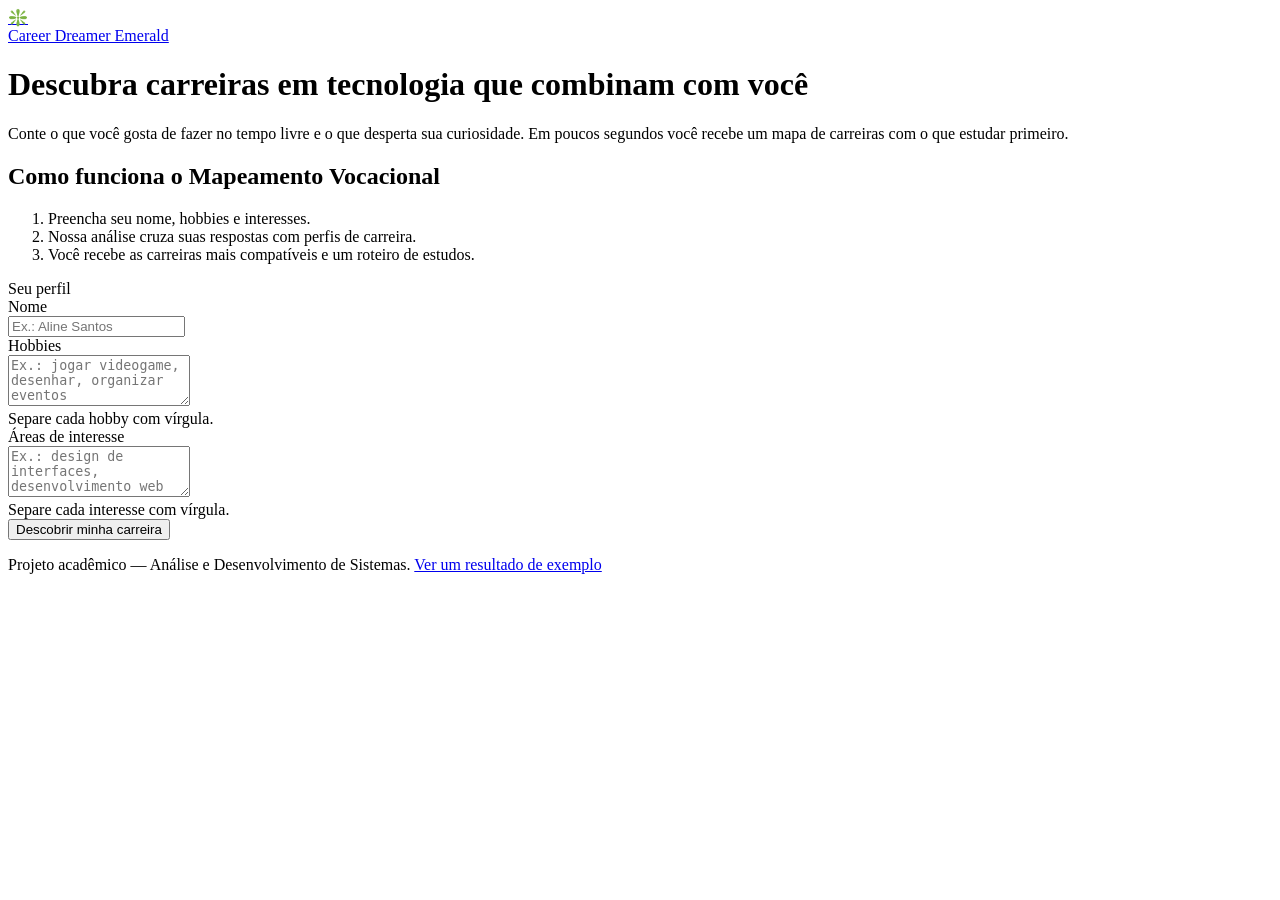
==== index.html @ ded2cc1e "Replace logo symbol with a diamond emoji" ====
<!DOCTYPE html>
<html lang="pt-BR">
<head>
  <meta name="viewport" content="width=device-width, initial-scale=1.0">
  <meta charset="UTF-8">
  <meta name="description" content="Conte seus hobbies e interesses e descubra carreiras em tecnologia que combinam com você.">
  <title>Career Dreamer Emerald — Descubra sua carreira em tecnologia</title>
  <link rel="stylesheet" href="css/style.css">
  <script src="js/config.js" defer></script>
  <script src="js/app.js" defer></script>
</head>
<body>

  <header class="topo">
    <div class="container topo__conteudo">
      <div>
        <a href="index.html" class="marca">
          <div class="marca__simbolo">❇️</div>
          <div>Career Dreamer Emerald</div>
        </a>
      </div>
    </div>
  </header>

  <main class="container pagina-inicial">
    <div class="apresentacao">
      <h1 class="titulo-principal">Descubra carreiras em tecnologia que combinam com você</h1>
      <div class="apresentacao__texto">
        Conte o que você gosta de fazer no tempo livre e o que desperta sua curiosidade.
        Em poucos segundos você recebe um mapa de carreiras com o que estudar primeiro.
      </div>

      <h2 class="subtitulo">Como funciona o Mapeamento Vocacional</h2>
      <ol class="passos">
        <li class="passo">Preencha seu nome, hobbies e interesses.</li>
        <li class="passo">Nossa análise cruza suas respostas com perfis de carreira.</li>
        <li class="passo">Você recebe as carreiras mais compatíveis e um roteiro de estudos.</li>
      </ol>
    </div>

    <div class="cartao">
      <div class="subtitulo-cartao">Seu perfil</div>

      <form id="form-perfil" class="formulario">
        <div class="campo">
          <div>
            <label for="nome">Nome</label>
          </div>
          <div>
            <input type="text" id="nome" name="nome" placeholder="Ex.: Aline Santos">
          </div><p class="erro" id="erro-nome" role="alert" hidden></p>
        </div>

        <div class="campo">
          <div>
            <label for="hobbies">Hobbies</label>
          </div>
          <div>
            <textarea id="hobbies" name="hobbies" rows="3"
                      placeholder="Ex.: jogar videogame, desenhar, organizar eventos"></textarea>
          </div>
          <div class="dica">Separe cada hobby com vírgula.</div>
          <p class="erro" id="erro-hobbies" role="alert" hidden></p>
        </div>

        <div class="campo">
          <div>
            <label for="interesses">Áreas de interesse</label>
          </div>
          <div>
            <textarea id="interesses" name="interesses" rows="3"
                      placeholder="Ex.: design de interfaces, desenvolvimento web"></textarea>
          </div>
          <div class="dica">Separe cada interesse com vírgula.</div>
          <p class="erro" id="erro-interesses" role="alert" hidden></p>
        </div>

        <button type="submit" class="botao">Descobrir minha carreira</button>
      </form>
    </div>
  </main>

  <footer class="rodape">
    <div class="container">
      <p>Projeto acadêmico — Análise e Desenvolvimento de Sistemas.
        <a href="resultado.html?exemplo">Ver um resultado de exemplo</a></p>
    </div>
  </footer>

  <dialog id="modal-indisponivel" class="modal" aria-labelledby="modal-titulo">
  <h2 id="modal-titulo">Tente mais tarde</h2>
  <p id="modal-mensagem">O serviço de mapeamento ainda não está disponível. Seus dados não foram enviados. Volte em breve!</p>
  <form method="dialog" class="modal__acoes">
    <button class="botao">Entendi</button>
  </form>
</dialog>

</body>
</html>
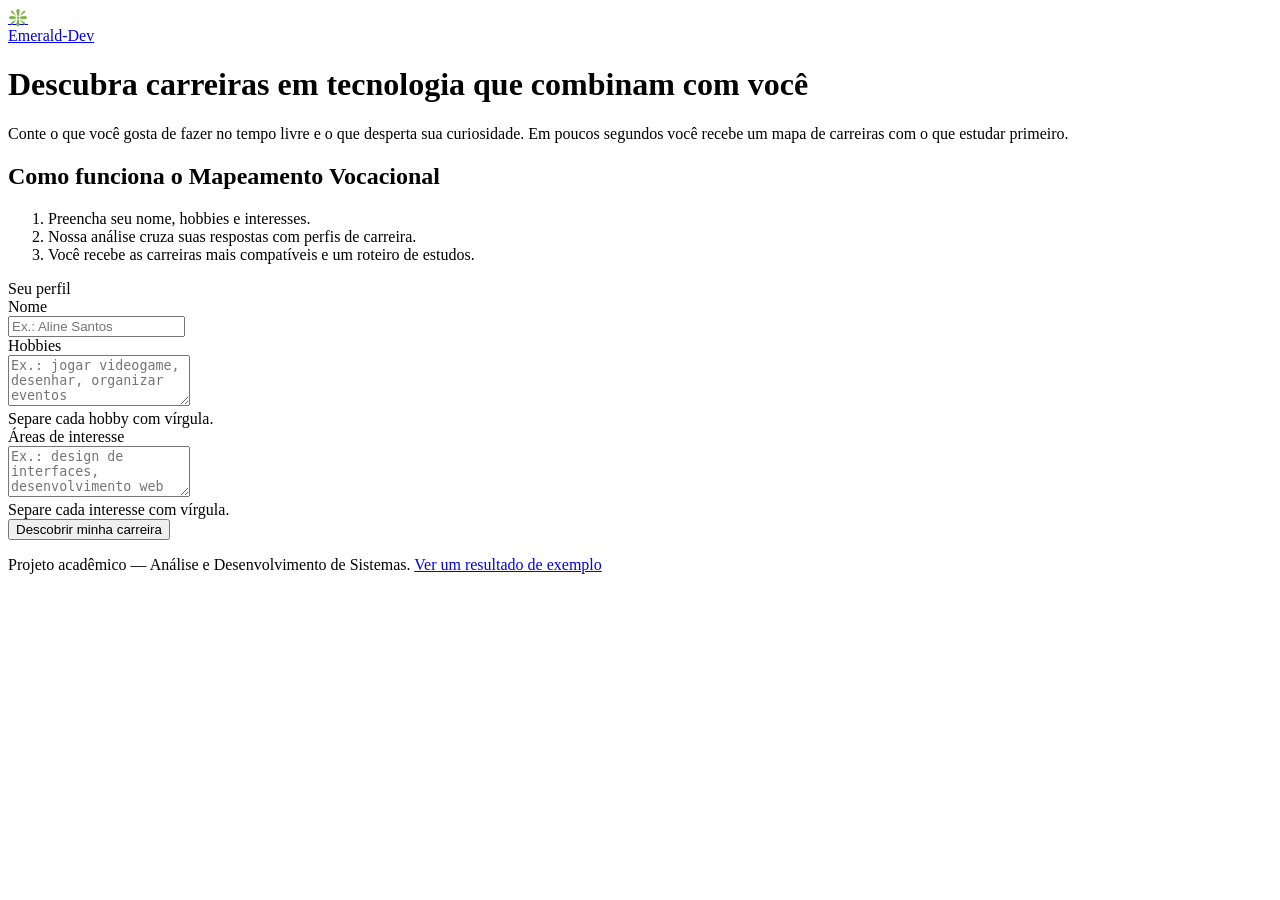
==== commit d910b49e: "Rename title and brand from 'Career Dreamer' to 'Emerald-Dev'" ====
--- a/index.html
+++ b/index.html
@@ -4,7 +4,7 @@
   <meta name="viewport" content="width=device-width, initial-scale=1.0">
   <meta charset="UTF-8">
   <meta name="description" content="Conte seus hobbies e interesses e descubra carreiras em tecnologia que combinam com você.">
-  <title>Career Dreamer Emerald — Descubra sua carreira em tecnologia</title>
+  <title>Emerald-Dev — Descubra sua carreira em tecnologia</title>
   <link rel="stylesheet" href="css/style.css">
   <script src="js/config.js" defer></script>
   <script src="js/app.js" defer></script>
@@ -16,7 +16,7 @@
       <div>
         <a href="index.html" class="marca">
           <div class="marca__simbolo">❇️</div>
-          <div>Career Dreamer Emerald</div>
+          <div>Emerald-Dev</div>
         </a>
       </div>
     </div>
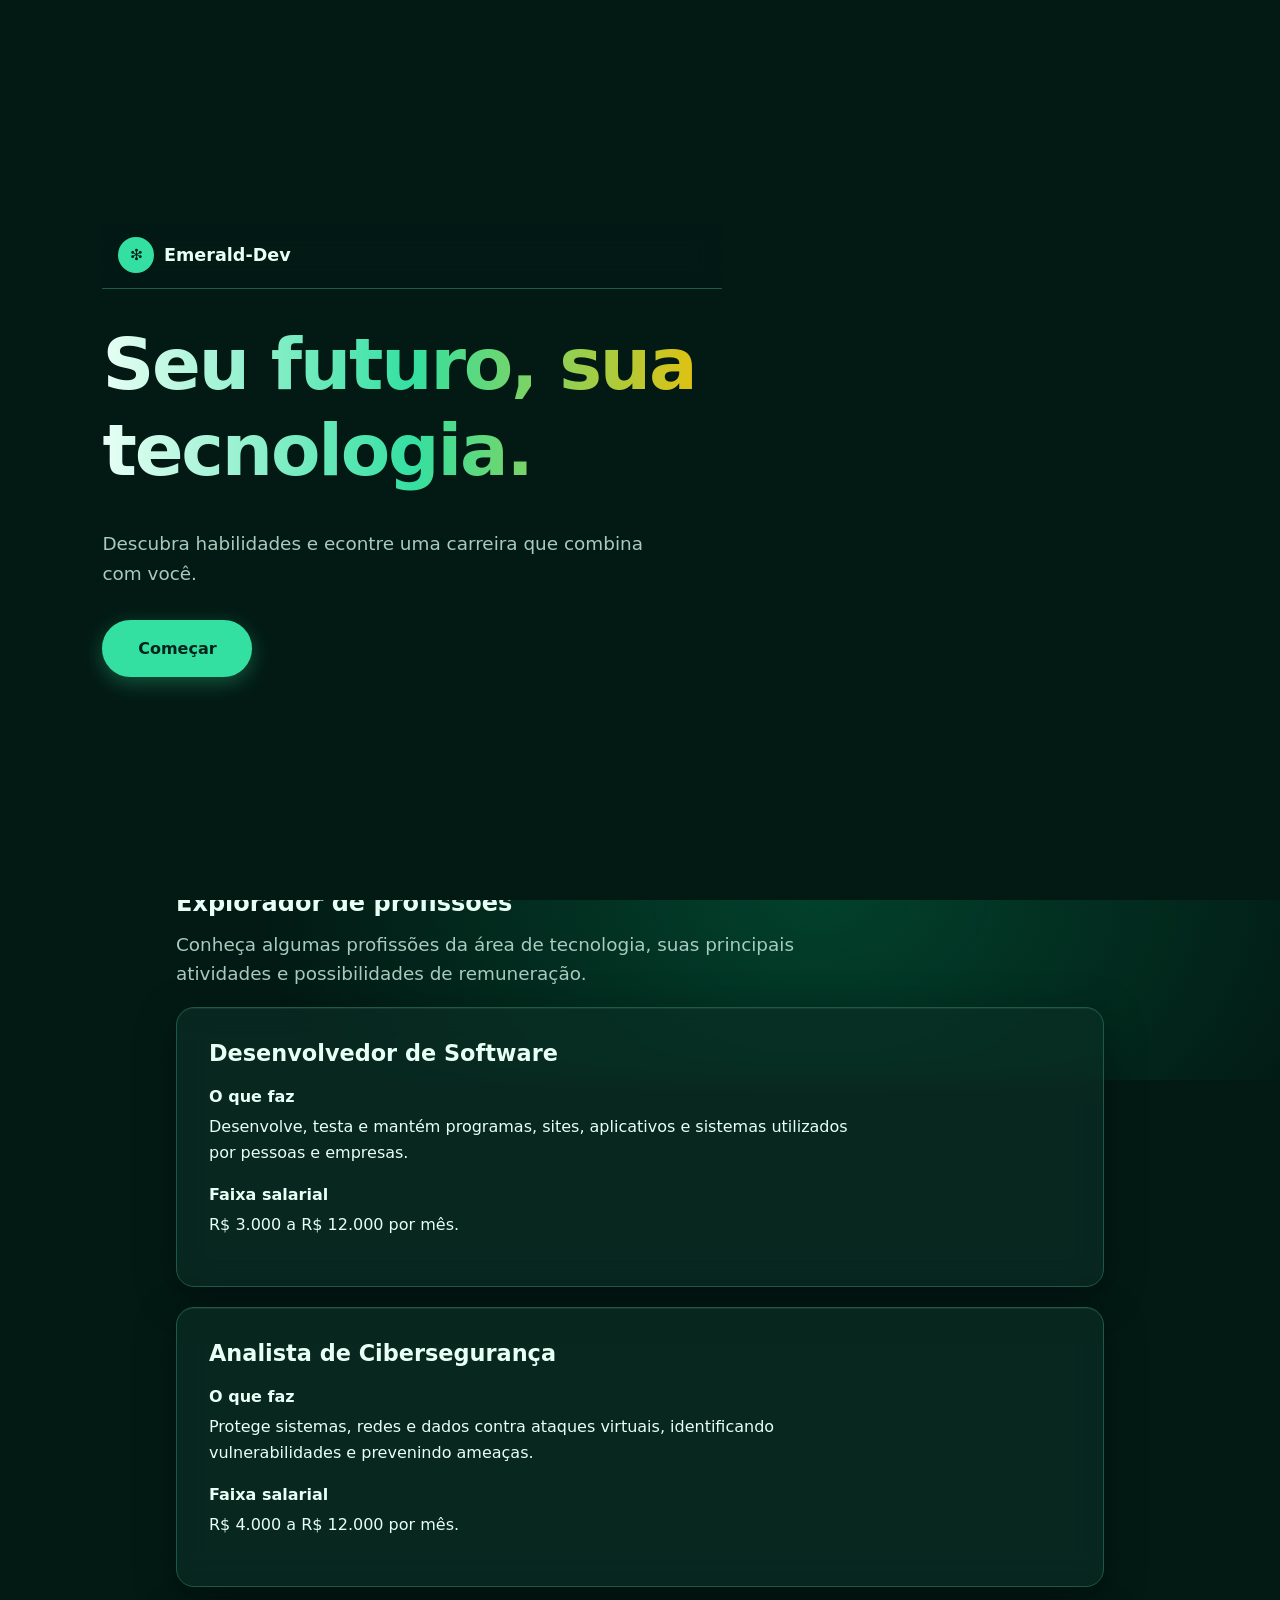
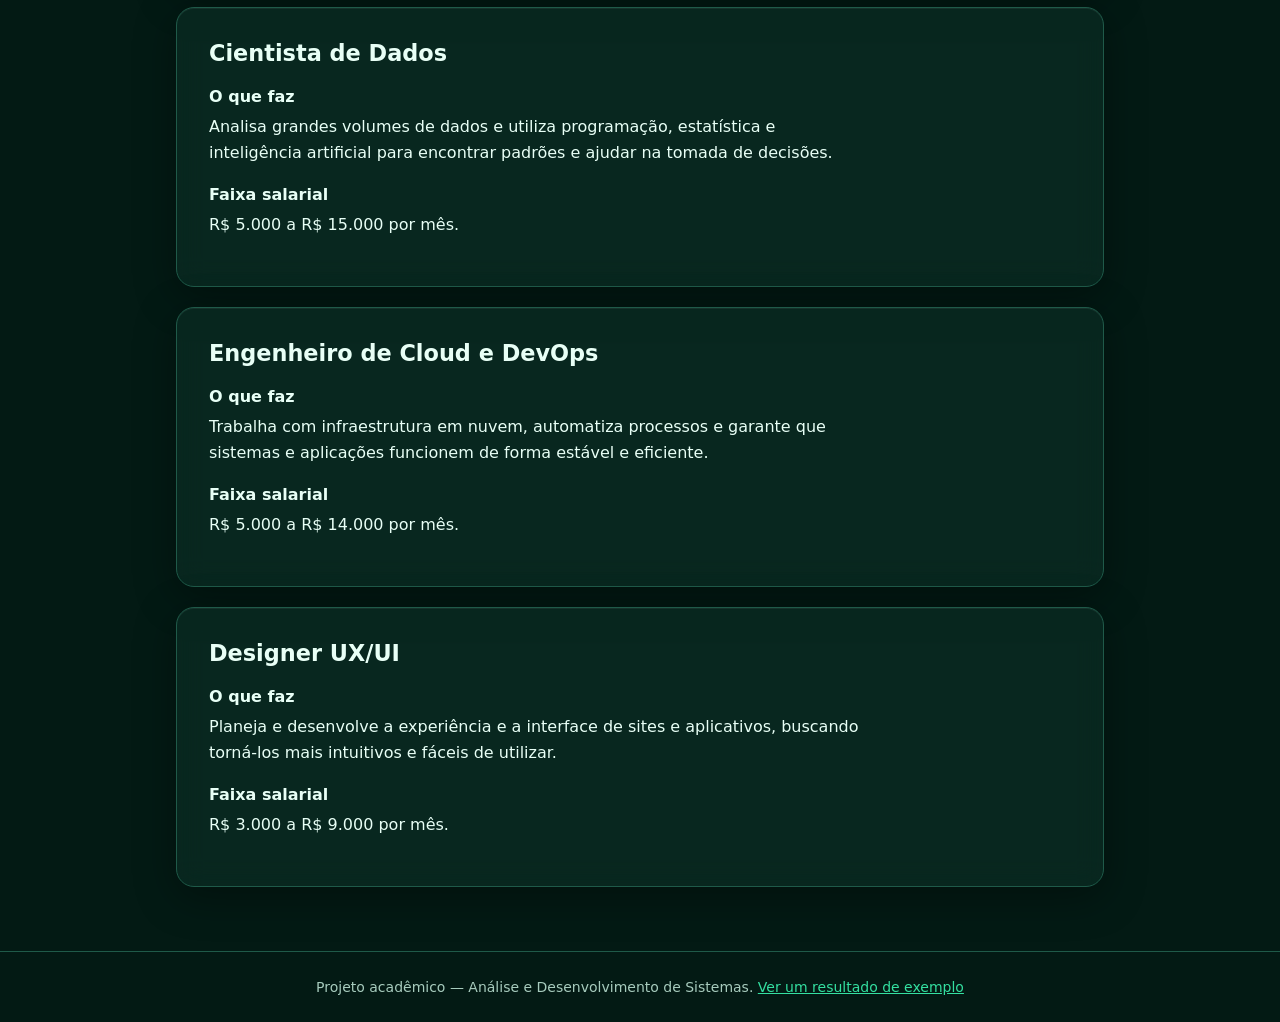
==== commit 37981ba6: "Update #11: Grandes Mudanças Troca do nome do site, projeto e repositório, adição de tela inicial an" ====
--- a/index.html
+++ b/index.html
@@ -11,6 +11,39 @@
 </head>
 <body>
 
+
+  <!-- TELA DE BOAS-VINDAS -->
+  <section id="tela-boas-vindas" class="tela-boas-vindas">
+    <div class="tela-boas-vindas__conteudo">
+
+      <header class="topo">
+    <div class="container topo__conteudo">
+      <div>
+        <a href="index.html" class="marca">
+          <div class="marca__simbolo">❇️</div>
+          <div>Emerald-Dev</div>
+        </a>
+      </div>
+    </div>
+       </header>
+      
+      <h1>Seu futuro, sua tecnologia.</h1>
+
+      <p>
+        Descubra habilidades e econtre uma carreira
+        que combina com você.
+      </p>
+
+      <button type="button" id="botao-comecar" class="botao">
+        Começar
+      </button>
+
+    </div>
+    <footer class="rodape"></footer>
+  </section>
+  <!-- FIM DA TELA DE BOAS-VINDAS -->
+
+
   <header class="topo">
     <div class="container topo__conteudo">
       <div>
@@ -22,7 +55,9 @@
     </div>
   </header>
 
+
   <main class="container pagina-inicial">
+    
     <div class="apresentacao">
       <h1 class="titulo-principal">Descubra carreiras em tecnologia que combinam com você</h1>
       <div class="apresentacao__texto">
@@ -79,6 +114,100 @@
       </form>
     </div>
   </main>
+
+<!-- explorador de profissoao pqp nao aguento mais-->
+<section class="container pagina-resultado">
+  <h2 class="subtitulo-cartao">Explorador de profissões</h2>
+
+  <p class="sintese">
+    Conheça algumas profissões da área de tecnologia, suas
+    principais atividades e possibilidades de remuneração.
+  </p>
+
+  <ul class="lista-carreiras">
+
+    <li class="cartao carreira">
+      <div class="carreira__topo">
+        <h3 class="carreira__titulo">Desenvolvedor de Software</h3>
+      </div>
+
+      <h4>O que faz</h4>
+      <p class="carreira__resumo">
+        Desenvolve, testa e mantém programas, sites, aplicativos
+        e sistemas utilizados por pessoas e empresas.
+      </p>
+
+      <h4>Faixa salarial</h4>
+      <p>R$ 3.000 a R$ 12.000 por mês.</p>
+    </li>
+
+    <li class="cartao carreira">
+      <div class="carreira__topo">
+        <h3 class="carreira__titulo">Analista de Cibersegurança</h3>
+      </div>
+
+      <h4>O que faz</h4>
+      <p class="carreira__resumo">
+        Protege sistemas, redes e dados contra ataques virtuais,
+        identificando vulnerabilidades e prevenindo ameaças.
+      </p>
+
+      <h4>Faixa salarial</h4>
+      <p>R$ 4.000 a R$ 12.000 por mês.</p>
+    </li>
+
+    <li class="cartao carreira">
+      <div class="carreira__topo">
+        <h3 class="carreira__titulo">Cientista de Dados</h3>
+      </div>
+
+      <h4>O que faz</h4>
+      <p class="carreira__resumo">
+        Analisa grandes volumes de dados e utiliza programação,
+        estatística e inteligência artificial para encontrar padrões
+        e ajudar na tomada de decisões.
+      </p>
+
+      <h4>Faixa salarial</h4>
+      <p>R$ 5.000 a R$ 15.000 por mês.</p>
+    </li>
+
+    <li class="cartao carreira">
+      <div class="carreira__topo">
+        <h3 class="carreira__titulo">Engenheiro de Cloud e DevOps</h3>
+      </div>
+
+      <h4>O que faz</h4>
+      <p class="carreira__resumo">
+        Trabalha com infraestrutura em nuvem, automatiza processos
+        e garante que sistemas e aplicações funcionem de forma
+        estável e eficiente.
+      </p>
+
+      <h4>Faixa salarial</h4>
+      <p>R$ 5.000 a R$ 14.000 por mês.</p>
+    </li>
+
+    <li class="cartao carreira">
+      <div class="carreira__topo">
+        <h3 class="carreira__titulo">Designer UX/UI</h3>
+      </div>
+
+      <h4>O que faz</h4>
+      <p class="carreira__resumo">
+        Planeja e desenvolve a experiência e a interface de sites
+        e aplicativos, buscando torná-los mais intuitivos e fáceis
+        de utilizar.
+      </p>
+
+      <h4>Faixa salarial</h4>
+      <p>R$ 3.000 a R$ 9.000 por mês.</p>
+    </li>
+
+  </ul>
+</section>
+<!-- explorador de profissoao pqp nao aguento mais-->
+
 
   <footer class="rodape">
     <div class="container">
--- a/css/style.css
+++ b/css/style.css
@@ -0,0 +1,722 @@
+/* ==========================================================================
+   Career Dreamer — folha de estilos única
+   Organização: 1. Variáveis  2. Base  3. Layout  4. Componentes
+                5. Página inicial  6. Página de resultado  7. Acessibilidade
+   ========================================================================== */
+
+/* 1. Variáveis ----------------------------------------------------------- */
+:root {
+  --cor-papel: #031a14;
+  --cor-superficie: #0b2f26;
+  --cor-tinta: #e8fff6;
+  --cor-tinta-suave: #a7cbbd;
+  --cor-borda: #1f5a49;
+  --cor-primaria: #34e0a1;
+  --cor-primaria-escura: #6ff0c4;
+  --cor-marca-texto: #34e0a1;
+  --cor-sucesso: #34e0a1;
+  --cor-erro: #ff8a7a;
+  
+   --fonte-titulo: ui-rounded, "SF Pro Rounded", "Nunito", "Segoe UI", system-ui, sans-serif;
+  --fonte-texto: system-ui, -apple-system, "Segoe UI", Roboto, sans-serif;
+
+  --raio-pequeno: 8px;
+  --raio-grande: 18px;
+  --largura-max: 70rem;
+}
+
+/* 2. Base ---------------------------------------------------------------- */
+*,
+*::before,
+*::after {
+  box-sizing: border-box;
+}
+
+[hidden] {
+  display: none !important;
+}
+
+body {
+  margin: 0;
+  min-height: 100vh;
+  display: flex;
+  flex-direction: column;
+  background: var(--cor-papel);
+  color: var(--cor-tinta);
+  font-family: var(--fonte-texto);
+  font-size: 1rem;
+  line-height: 1.6;
+}
+
+h1,
+h2,
+h3,
+h4 {
+  margin: 0 0 0.5em;
+  font-family: var(--fonte-titulo);
+  line-height: 1.2;
+}
+
+p {
+  margin: 0 0 1em;
+}
+
+a {
+  color: var(--cor-primaria);
+}
+
+*:focus {
+  outline: none;
+}
+
+/* 3. Layout -------------------------------------------------------------- */
+.container {
+  width: 100%;
+  max-width: 960px;
+  margin-inline: auto;
+   padding-inline: 1rem;
+}
+
+main {
+  flex: 1;
+}
+
+.topo {
+  background: var(--cor-superficie);
+  border-bottom: 1px solid var(--cor-borda);
+}
+
+.topo__conteudo {
+  display: flex;
+  align-items: center;
+  justify-content: space-between;
+  gap: 1rem;
+  padding-block: 0.9rem;
+}
+
+.rodape {
+  padding-block: 1.5rem;
+  border-top: 1px solid var(--cor-borda);
+  color: var(--cor-tinta-suave);
+  font-size: 0.875rem;
+  text-align: center;
+}
+
+.rodape p {
+  margin: 0;
+}
+
+/* 4. Componentes --------------------------------------------------------- */
+.marca {
+  display: inline-flex;
+  align-items: center;
+  gap: 0.6rem;
+  color: var(--cor-tinta);
+  font-family: var(--fonte-titulo);
+  font-weight: 800;
+  font-size: 1.1rem;
+  text-decoration: none;
+  white-space: nowrap;
+}
+
+.marca__simbolo {
+  display: grid;
+  place-items: center;
+  width: 2.25rem;
+  height: 2.25rem;
+  border-radius: 50%;
+  background: var(--cor-marca-texto);
+  font-size: 0.95rem;
+}
+
+.cartao {
+  background: var(--cor-superficie);
+  border: 1px solid var(--cor-borda);
+  border-radius: var(--raio-grande);
+  padding: clamp(1.25rem, 4vw, 2rem);
+}
+
+.subtitulo {
+  font-size: 1.15rem;
+  margin-top: 2rem;
+  margin-bottom: 0.5em;
+  font-family: var(--fonte-titulo);
+  font-weight: 700;
+}
+
+.subtitulo-cartao {
+  font-size: 1.5rem;
+  margin-bottom: 0.5em;
+  font-family: var(--fonte-titulo);
+  font-weight: 700;
+}
+
+.botao {
+  display: inline-flex;
+  align-items: center;
+  justify-content: center;
+  padding: 0.85rem 1.4rem;
+  border: 2px solid var(--cor-primaria);
+  border-radius: 999px;
+  background: var(--cor-primaria);
+  color: #ffffff;
+  font: inherit;
+  font-weight: 700;
+  text-decoration: none;
+  cursor: pointer;
+  transition: background-color 0.2s, border-color 0.2s;
+}
+
+.botao:hover:not(:disabled) {
+  background: var(--cor-primaria-escura);
+  border-color: var(--cor-primaria-escura);
+}
+
+.botao:disabled {
+  opacity: 0.65;
+  cursor: progress;
+}
+
+.botao--secundario {
+  white-space: nowrap;
+  background: transparent;
+  color: var(--cor-primaria);
+  padding: 0.5rem 1rem;
+  font-size: 0.9rem;
+}
+
+.botao--secundario:hover:not(:disabled) {
+  background: var(--cor-primaria);
+  color: #ffffff;
+}
+
+/* Formulário */
+.formulario {
+  display: flex;
+  flex-direction: column;
+  gap: 1.25rem;
+}
+
+.campo {
+  display: flex;
+  flex-direction: column;
+  gap: 0.35rem;
+}
+
+.campo label {
+  font-weight: 700;
+  color: #525252;
+}
+
+.campo input,
+.campo textarea {
+  width: 100%;
+  padding: 0.75rem 0.9rem;
+  border: 1.5px solid var(--cor-borda);
+  border-radius: var(--raio-pequeno);
+  background: var(--cor-papel);
+  color: var(--cor-tinta);
+  font: inherit;
+}
+
+.campo textarea {
+  min-height: 5.5rem;
+  resize: vertical;
+}
+
+.campo input::placeholder,
+.campo textarea::placeholder {
+  color: #6e7590;
+}
+
+.campo input:focus,
+.campo textarea:focus {
+  background: var(--cor-superficie);
+}
+
+.campo input:user-invalid,
+.campo textarea:user-invalid {
+  border-color: var(--cor-erro);
+}
+
+.dica {
+  margin: 0;
+  font-size: 0.875rem;
+  color: var(--cor-tinta-suave);
+}
+
+.erro {
+  margin: 0;
+  font-size: 0.875rem;
+  font-weight: 700;
+  color: var(--cor-erro);
+}
+
+.campo input[aria-invalid="true"],
+.campo textarea[aria-invalid="true"] {
+  border-color: var(--cor-erro);
+}
+
+/* Modal (elemento <dialog> nativo) */
+.modal {
+  width: min(26rem, 100% - 2rem);
+  padding: 1.75rem;
+  border: 0;
+  border-top: 6px solid var(--cor-marca-texto);
+  border-radius: var(--raio-grande);
+  background: var(--cor-superficie);
+  color: var(--cor-tinta);
+  box-shadow: 0 20px 50px rgb(27 33 64 / 0.25);
+}
+
+.modal::backdrop {
+  background: rgb(27 33 64 / 0.55);
+}
+
+.modal__acoes {
+  display: flex;
+  justify-content: flex-end;
+  margin: 0;
+}
+
+/* 5. Página inicial ------------------------------------------------------ */
+.pagina-inicial {
+  display: grid;
+  gap: 2rem;
+  padding-block: 2.5rem;
+}
+
+.apresentacao h1,
+.titulo-principal {
+  margin: 0 0 0.5em;
+  font-family: var(--fonte-titulo);
+  font-weight: 800;
+  line-height: 1.2;
+  font-size: clamp(2rem, 5vw, 3.1rem);
+  letter-spacing: -0.02em;
+  max-width: 16ch;
+}
+
+.apresentacao__texto {
+  max-width: 46ch;
+  font-size: 1.1rem;
+  color: var(--cor-tinta-suave);
+}
+
+.passos {
+  margin: 0;
+  padding: 0;
+  list-style: none;
+  counter-reset: passo;
+  display: grid;
+  gap: 0.75rem;
+  max-width: 42ch;
+}
+
+.passos li,
+.passos .passo {
+  counter-increment: passo;
+  display: flex;
+  gap: 0.75rem;
+  align-items: baseline;
+}
+
+.passos li::before,
+.passos .passo::before {
+  content: counter(passo);
+  flex-shrink: 0;
+  display: grid;
+  place-items: center;
+  width: 1.75rem;
+  height: 1.75rem;
+  border-radius: 50%;
+  border: 2px solid var(--cor-tinta);
+  font-family: var(--fonte-titulo);
+  font-weight: 800;
+  font-size: 0.85rem;
+}
+
+@media (min-width: 860px) {
+  .pagina-inicial {
+    grid-template-columns: 1.1fr 1fr;
+    align-items: start;
+    gap: 4rem;
+    padding-block: 4rem;
+  }
+   @media (max-width: 360px) {
+  /* Ajustes para celulares */
+ }
+}
+
+/* 6. Página de resultado ------------------------------------------------- */
+.pagina-resultado {
+  padding-block: 2.5rem 4rem;
+}
+
+.pagina-resultado h1 {
+  font-size: clamp(1.8rem, 4.5vw, 2.6rem);
+}
+
+.sintese {
+  max-width: 60ch;
+  font-size: 1.15rem;
+  color: var(--cor-tinta-suave);
+}
+
+.lista-carreiras {
+  margin: 0;
+  padding: 0;
+  list-style: none;
+  display: grid;
+  gap: 1.25rem;
+}
+
+.carreira--principal {
+  border: 2px solid var(--cor-tinta);
+}
+
+.carreira__selo {
+  display: inline-block;
+  margin-bottom: 0.75rem;
+  padding: 0.15rem 0.7rem;
+  border-radius: 999px;
+  background: var(--cor-marca-texto);
+  font-size: 0.85rem;
+  font-weight: 700;
+}
+
+.carreira__topo {
+  display: flex;
+  flex-wrap: wrap;
+  align-items: baseline;
+  justify-content: space-between;
+  gap: 0.5rem 1rem;
+}
+
+.carreira__titulo {
+  font-size: 1.4rem;
+  margin: 0;
+}
+
+.carreira__nota {
+  margin: 0;
+  color: var(--cor-sucesso);
+}
+
+.carreira__percentual {
+  font-family: var(--fonte-titulo);
+  font-size: 2rem;
+  font-weight: 800;
+}
+
+.carreira__legenda {
+  font-size: 0.875rem;
+}
+
+.barra {
+  height: 10px;
+  margin-block: 0.75rem 1rem;
+  border-radius: 999px;
+  background: var(--cor-papel);
+  overflow: hidden;
+}
+
+.barra__nivel {
+  display: block;
+  width: var(--nivel, 0%);
+  height: 100%;
+  border-radius: inherit;
+  background: var(--cor-marca-texto);
+  transition: width 0.8s ease-out;
+}
+
+.carreira__resumo {
+  max-width: 65ch;
+}
+
+.carreira h4 {
+  margin-top: 1.25rem;
+  font-size: 1rem;
+}
+
+.chips {
+  margin: 0;
+  padding: 0;
+  list-style: none;
+  display: flex;
+  flex-wrap: wrap;
+  gap: 0.5rem;
+}
+
+.chips li {
+  padding: 0.2rem 0.75rem;
+  border: 1px solid var(--cor-borda);
+  border-radius: 999px;
+  font-size: 0.9rem;
+}
+
+.roteiro {
+  margin: 0;
+  padding-left: 1.25rem;
+  color: var(--cor-tinta-suave);
+}
+
+.vazio {
+  max-width: 34rem;
+  margin-inline: auto;
+  text-align: center;
+}
+
+/* 7. Acessibilidade ------------------------------------------------------ */
+input:focus-visible,
+textarea:focus-visible,
+button:focus-visible {
+    outline: 3px solid #ff0000;
+    outline-offset: 3px;
+}
+
+@media (prefers-reduced-motion: reduce) {
+  *,
+  *::before,
+  *::after {
+    transition: none !important;
+    animation: none !important;
+  }
+}
+
+/* 8. Visual esmeralda: fundo animado e efeitos --------------------------- */
+:root {
+  color-scheme: dark;
+}
+
+/* Fundo: manchas de luz flutuando + grade sutil + brilho que segue o mouse */
+body::before {
+  content: "";
+  position: fixed;
+  inset: -20%;
+  z-index: -1;
+  pointer-events: none;
+  background:
+    radial-gradient(40% 40% at 20% 25%, rgb(16 217 160 / 0.32), transparent 70%),
+    radial-gradient(35% 35% at 80% 20%, rgb(239 191 4 / 0.16), transparent 70%),
+    radial-gradient(45% 45% at 60% 85%, rgb(0 168 107 / 0.28), transparent 70%);
+  animation: flutuar 18s ease-in-out infinite alternate;
+}
+
+body::after {
+  content: "";
+  position: fixed;
+  inset: 0;
+  z-index: -1;
+  pointer-events: none;
+  background:
+    radial-gradient(500px circle at var(--mx, 70%) var(--my, 20%), rgb(52 224 161 / 0.12), transparent 60%),
+    linear-gradient(rgb(255 255 255 / 0.03) 1px, transparent 1px) 0 0 / 48px 48px,
+    linear-gradient(90deg, rgb(255 255 255 / 0.03) 1px, transparent 1px) 0 0 / 48px 48px;
+}
+
+@keyframes flutuar {
+  to { transform: translate3d(5%, -4%, 0) rotate(10deg) scale(1.15); }
+}
+
+@keyframes entrar {
+  from { opacity: 0; transform: translateY(18px); }
+}
+
+@keyframes brilho {
+  to { background-position: 200% center; }
+}
+
+@keyframes pulsar {
+  50% { opacity: 0.45; }
+}
+
+@keyframes encher {
+  from { width: 0; }
+}
+
+/* Cabeçalho de vidro */
+.topo {
+  position: sticky;
+  top: 0;
+  z-index: 5;
+  background: rgb(3 26 20 / 0.65);
+  backdrop-filter: blur(12px);
+}
+
+/* Itens que tinham cor fixa do tema claro */
+.campo label {
+  color: var(--cor-tinta);
+}
+
+.campo input::placeholder,
+.campo textarea::placeholder {
+  color: #7fa597;
+}
+
+.marca__simbolo,
+.carreira__selo {
+  color: #03241c;
+}
+
+/* Título com gradiente que desliza */
+.titulo-principal {
+  background: linear-gradient(90deg, #e8fff6, #34e0a1, #efbf04, #34e0a1, #e8fff6);
+  background-size: 200% auto;
+  -webkit-background-clip: text;
+  background-clip: text;
+  color: transparent;
+  animation: brilho 10s linear infinite;
+}
+
+/* Cartões de vidro */
+.cartao {
+  background: rgb(11 47 38 / 0.65);
+  backdrop-filter: blur(14px);
+  box-shadow: 0 10px 40px rgb(0 0 0 / 0.35), inset 0 1px 0 rgb(255 255 255 / 0.06);
+  animation: entrar 0.7s ease-out backwards;
+}
+
+/* Botões com brilho */
+.botao {
+  color: #03241c;
+  box-shadow: 0 6px 20px rgb(52 224 161 / 0.3);
+  transition: transform 0.2s, box-shadow 0.2s, background-color 0.2s, border-color 0.2s;
+}
+
+.botao:hover:not(:disabled) {
+  transform: translateY(-2px);
+  box-shadow: 0 10px 28px rgb(52 224 161 / 0.45);
+}
+
+.botao:disabled {
+  animation: pulsar 1.2s ease-in-out infinite;
+}
+
+.botao--secundario {
+  color: var(--cor-primaria);
+  box-shadow: none;
+}
+
+.botao--secundario:hover:not(:disabled) {
+  color: #03241c;
+}
+
+/* Campos */
+.campo input:focus:not([aria-invalid="true"]),
+.campo textarea:focus:not([aria-invalid="true"]) {
+  border-color: var(--cor-primaria);
+  box-shadow: 0 0 0 4px rgb(52 224 161 / 0.18);
+}
+
+/* Modal */
+.modal[open] {
+  animation: entrar 0.3s ease-out;
+}
+
+.modal::backdrop {
+  backdrop-filter: blur(4px);
+}
+
+/* Resultado */
+.lista-carreiras > li {
+  animation: entrar 0.6s ease-out backwards;
+}
+
+.lista-carreiras > li:nth-child(2) { animation-delay: 0.12s; }
+.lista-carreiras > li:nth-child(3) { animation-delay: 0.24s; }
+.lista-carreiras > li:nth-child(4) { animation-delay: 0.36s; }
+.lista-carreiras > li:nth-child(5) { animation-delay: 0.48s; }
+
+.carreira {
+  transition: transform 0.25s, box-shadow 0.25s;
+}
+
+.carreira:hover {
+  transform: translateY(-4px);
+  box-shadow: 0 16px 40px rgb(52 224 161 / 0.18);
+}
+
+.carreira--principal {
+  border: 2px solid var(--cor-marca-texto);
+  box-shadow: 0 0 40px rgb(239 191 4 / 0.15);
+}
+
+.barra__nivel {
+  background: linear-gradient(90deg, #00a86b, #34e0a1);
+  animation: encher 1.2s 0.3s ease-out backwards;
+}
+
+.chips li {
+  background: rgb(52 224 161 / 0.1);
+  border-color: rgb(52 224 161 / 0.35);
+}
+
+/* Foco do teclado (inclui links) */
+a:focus-visible,
+input:focus-visible,
+textarea:focus-visible,
+button:focus-visible {
+  outline: 3px solid var(--cor-marca-texto);
+  outline-offset: 3px;
+}
+
+
+/* Tela de boas vindas (mano que saco) */
+
+.tela-boas-vindas {
+  position: fixed;
+  inset: 0;
+  z-index: 1000;
+
+  display: flex;
+  align-items: center;
+  justify-content: flex-start;
+
+  padding: clamp(2rem, 8vw, 8rem);
+
+  background: var(--cor-papel);
+  transition: opacity 0.7s ease;
+}
+
+.tela-boas-vindas__conteudo {
+  width: 100%;
+  max-width: 620px;
+}
+
+.tela-boas-vindas h1 {
+  background: linear-gradient(90deg, #e8fff6, #34e0a1, #efbf04, #34e0a1, #e8fff6);
+  background-size: 200% auto;
+  -webkit-background-clip: text;
+  background-clip: text;
+  color: transparent;
+  animation: brilho 10s linear infinite;
+  margin-top: 2rem;
+  font-size: clamp(2.5rem, 6vw, 4.5rem);
+  font-weight: 800;
+  line-height: 1.2;
+  letter-spacing: -0.03em;
+}
+
+.tela-boas-vindas p {
+  max-width: 48ch;
+  margin-block: 1.5rem 2rem;
+  color: var(--cor-tinta-suave);
+  font-size: 1.15rem;
+}
+
+.tela-boas-vindas .botao {
+  min-width: 150px;
+}
+
+@media (max-width: 600px) {
+  .tela-boas-vindas {
+    padding: 2rem;
+  }
+}
+
+/* Animação de saída da tela inicial */
+.tela-boas-vindas.fade-out {
+  opacity: 0;
+  pointer-events: none;
+}
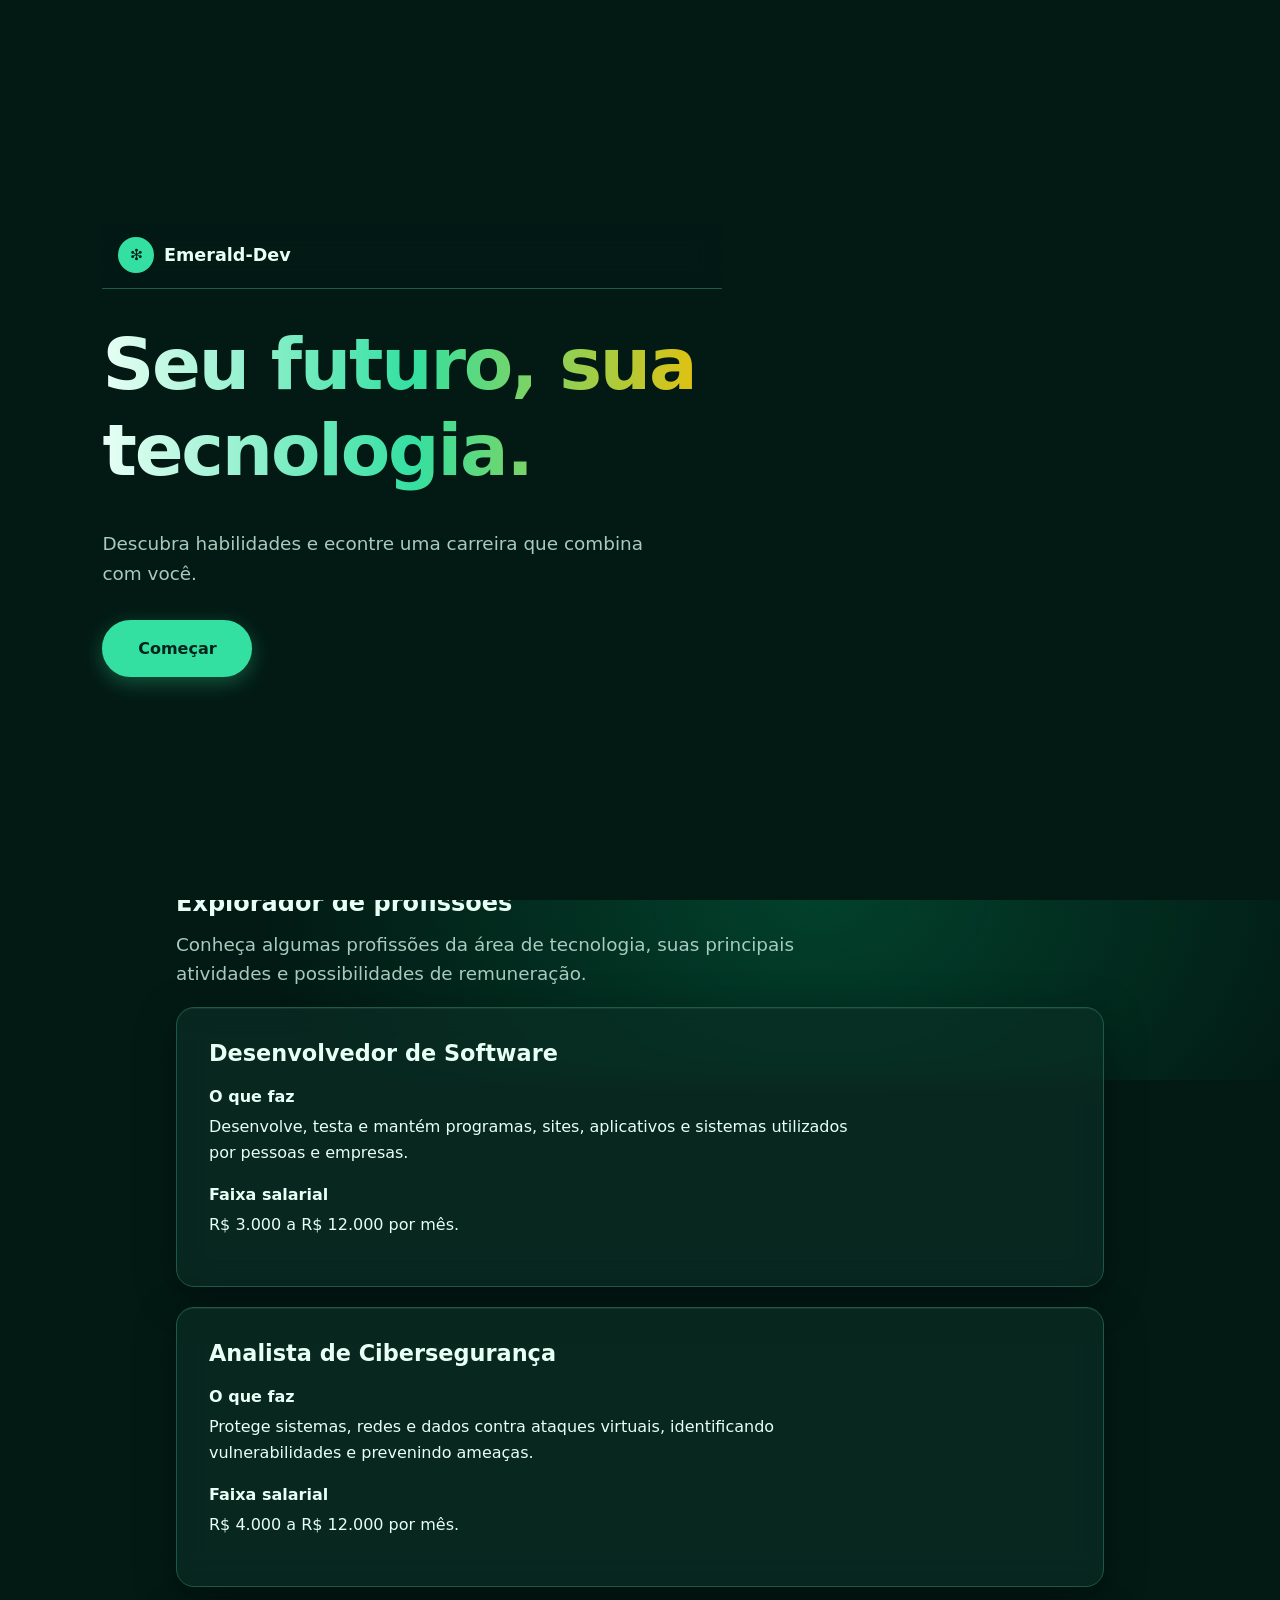
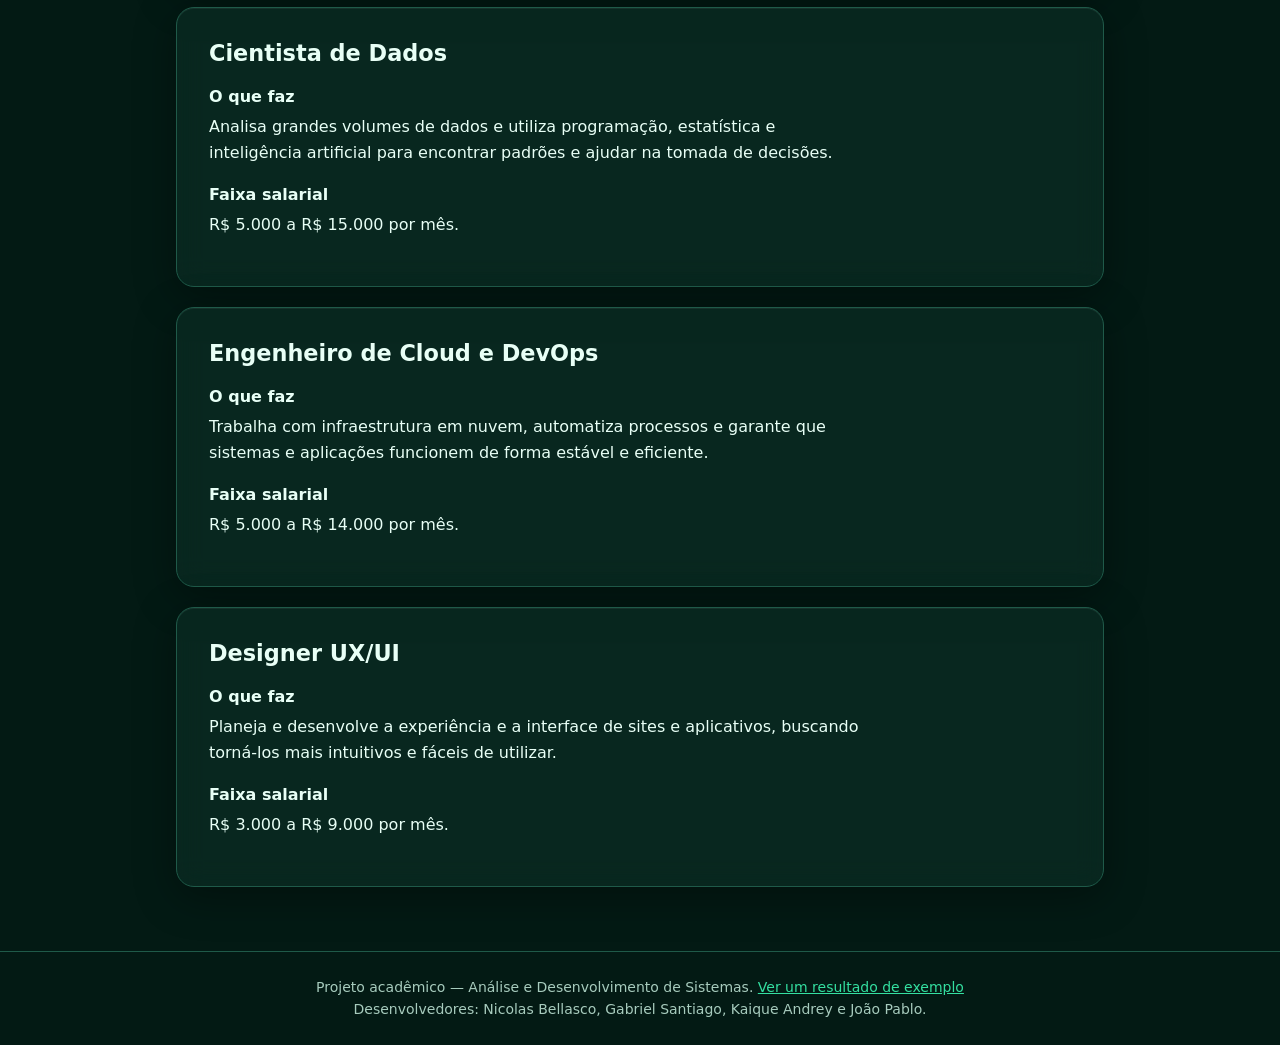
==== commit 202dee3d: "Update #12: Adição de nomes dos produtores no rodapé" ====
--- a/index.html
+++ b/index.html
@@ -213,6 +213,7 @@
     <div class="container">
       <p>Projeto acadêmico — Análise e Desenvolvimento de Sistemas.
         <a href="resultado.html?exemplo">Ver um resultado de exemplo</a></p>
+      <p>Desenvolvedores: Nicolas Bellasco, Gabriel Santiago, Kaique Andrey e João Pablo.</p>
     </div>
   </footer>
 
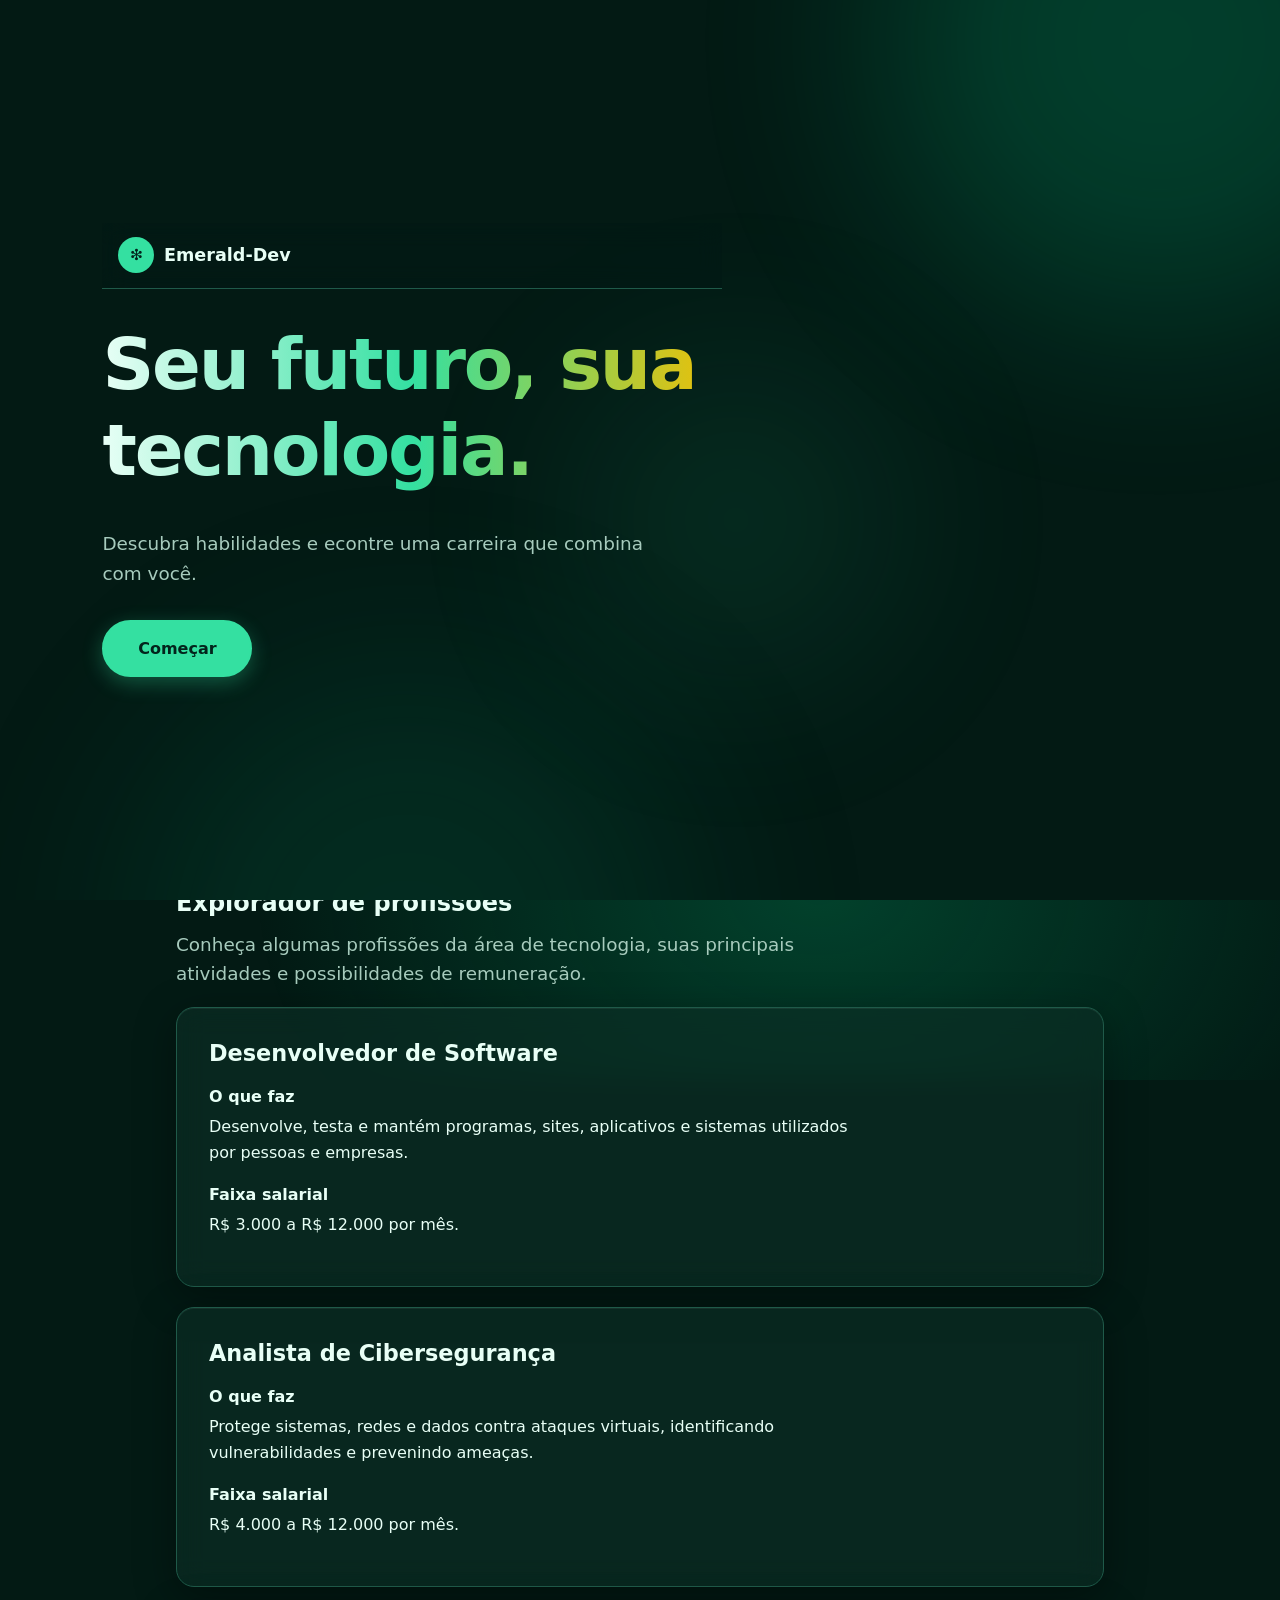
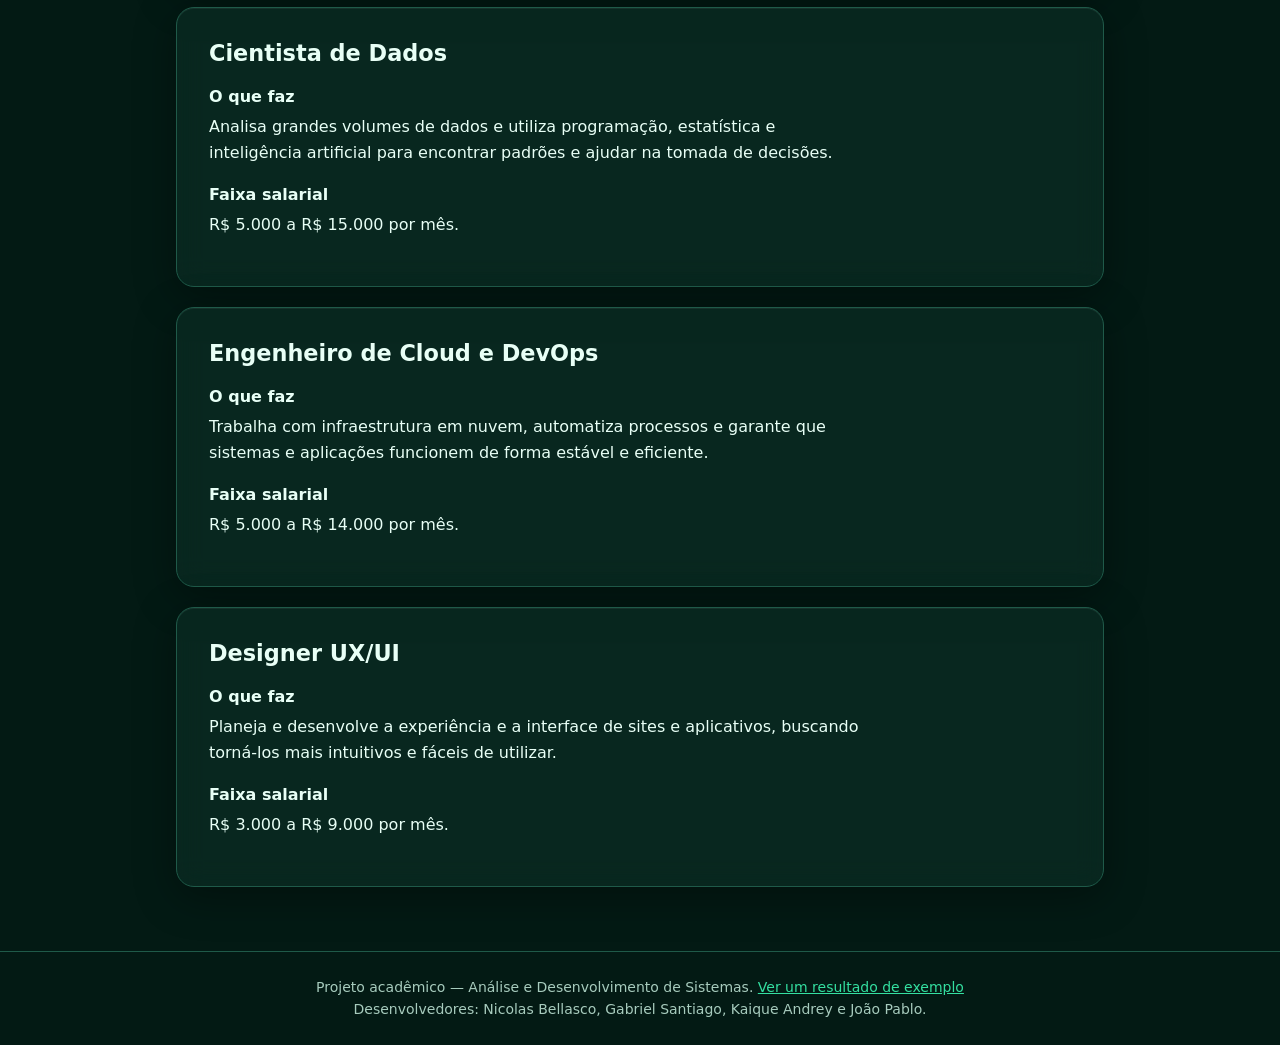
==== commit 8c03e978: "Update #13.1: Background da tela inicial animado" ====
--- a/index.html
+++ b/index.html
@@ -14,6 +14,13 @@
 
   <!-- TELA DE BOAS-VINDAS -->
   <section id="tela-boas-vindas" class="tela-boas-vindas">
+   <!-- filha duma mae fundos --> 
+    <div class="fundo-animado" aria-hidden="true">
+  <span class="fundo-animado__luz fundo-animado__luz--1"></span>
+  <span class="fundo-animado__luz fundo-animado__luz--2"></span>
+  <span class="fundo-animado__luz fundo-animado__luz--3"></span>
+</div>
+    
     <div class="tela-boas-vindas__conteudo">
 
       <header class="topo">
--- a/css/style.css
+++ b/css/style.css
@@ -484,7 +484,7 @@
   }
 }
 
-/* 8. Visual esmeralda: fundo animado e efeitos --------------------------- */
+/* 8. fundo animado e efeitos --------------------------- */
 :root {
   color-scheme: dark;
 }
@@ -720,3 +720,90 @@
   opacity: 0;
   pointer-events: none;
 }
+
+/* Background animado da tela de boas-vindas */
+
+.tela-boas-vindas {
+  isolation: isolate;
+  overflow: hidden;
+}
+
+/* Camada de iluminação */
+.fundo-animado {
+  position: absolute;
+  inset: 0;
+  z-index: -1;
+  overflow: hidden;
+  pointer-events: none;
+}
+
+/* Luzes */
+.fundo-animado__luz {
+  position: absolute;
+  display: block;
+  width: 35rem;
+  height: 35rem;
+  border-radius: 50%;
+  filter: blur(100px);
+  opacity: 0.18;
+  will-change: transform;
+}
+
+.fundo-animado__luz--1 {
+  background: #00e69a;
+  top: -15rem;
+  right: -10rem;
+  animation: mover-luz-1 14s ease-in-out infinite alternate;
+}
+
+.fundo-animado__luz--2 {
+  background: #087f5b;
+  bottom: -20rem;
+  left: 10%;
+  animation: mover-luz-2 18s ease-in-out infinite alternate;
+}
+
+.fundo-animado__luz--3 {
+  background: #34e0a1;
+  top: 40%;
+  left: 45%;
+  width: 20rem;
+  height: 20rem;
+  opacity: 0.10;
+  animation: mover-luz-3 12s ease-in-out infinite alternate;
+}
+
+/* Movimentação animação da tela de boas vindas carambolas */
+@keyframes mover-luz-1 {
+  from {
+    transform: translate(0, 0);
+  }
+  to {
+    transform: translate(-120px, 100px);
+  }
+}
+
+@keyframes mover-luz-2 {
+  from {
+    transform: translate(0, 0);
+  }
+  to {
+    transform: translate(100px, -80px);
+  }
+}
+
+@keyframes mover-luz-3 {
+  from {
+    transform: translate(-50px, 30px);
+  }
+  to {
+    transform: translate(80px, -60px);
+  }
+}
+
+/* Respeita a preferência por movimento reduzido */
+@media (prefers-reduced-motion: reduce) {
+  .fundo-animado__luz {
+    animation: none;
+  }
+}
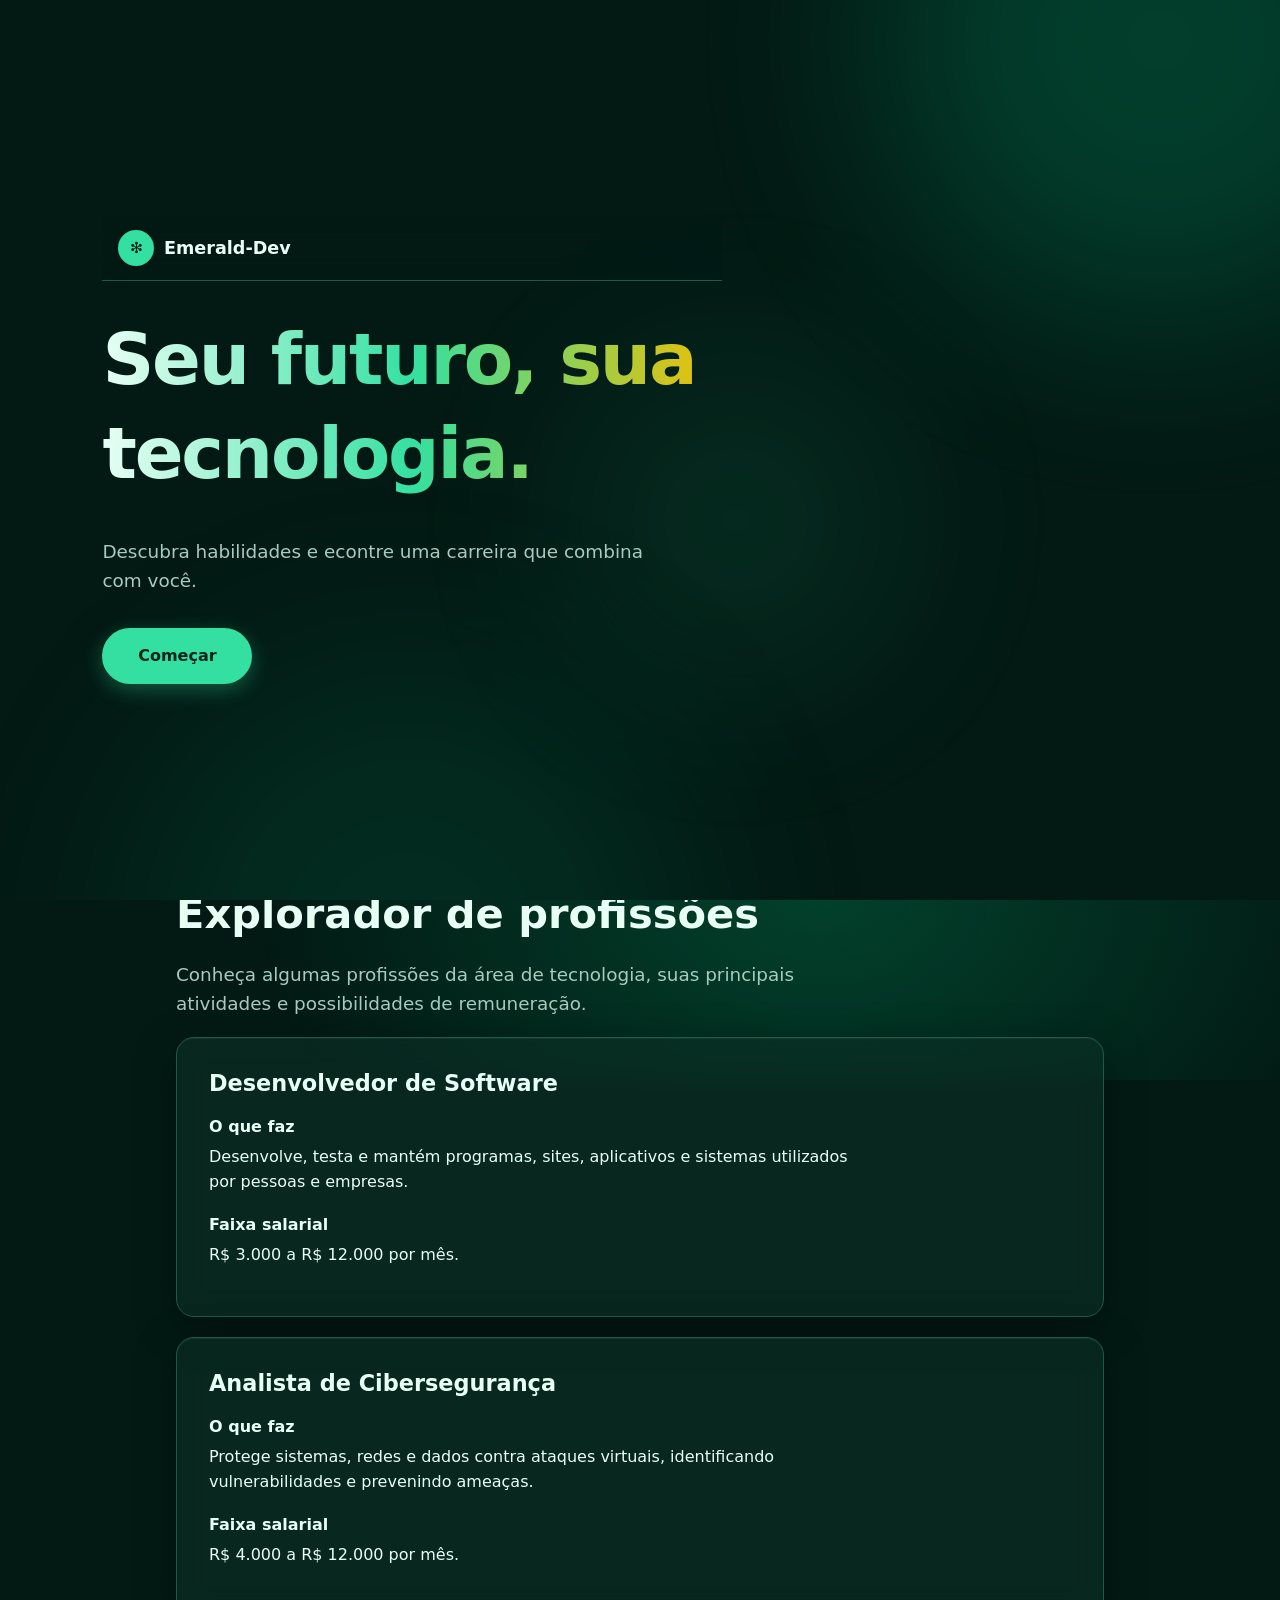
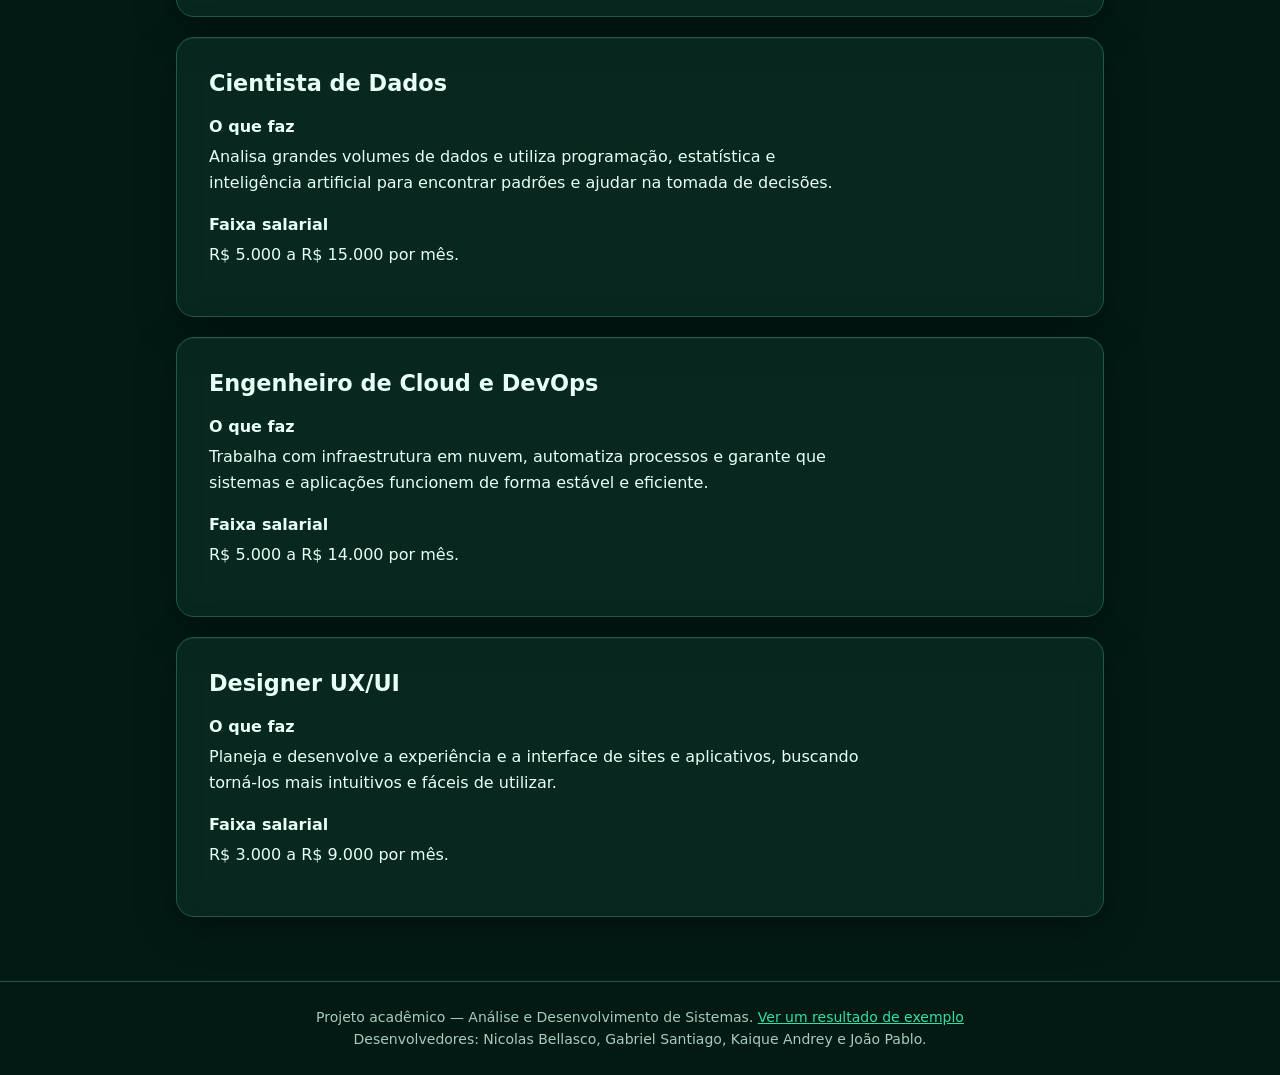
==== commit 5706e9e3: "Update #13.3: alterado tamanho do título da lista de profissões" ====
--- a/index.html
+++ b/index.html
@@ -124,7 +124,7 @@
 
 <!-- explorador de profissoao pqp nao aguento mais-->
 <section class="container pagina-resultado">
-  <h2 class="subtitulo-cartao">Explorador de profissões</h2>
+  <h1 class="subtitulo-cartao">Explorador de profissões</h1>
 
   <p class="sintese">
     Conheça algumas profissões da área de tecnologia, suas
--- a/css/style.css
+++ b/css/style.css
@@ -694,7 +694,7 @@
   margin-top: 2rem;
   font-size: clamp(2.5rem, 6vw, 4.5rem);
   font-weight: 800;
-  line-height: 1.2;
+  line-height: 1.3;
   letter-spacing: -0.03em;
 }
 
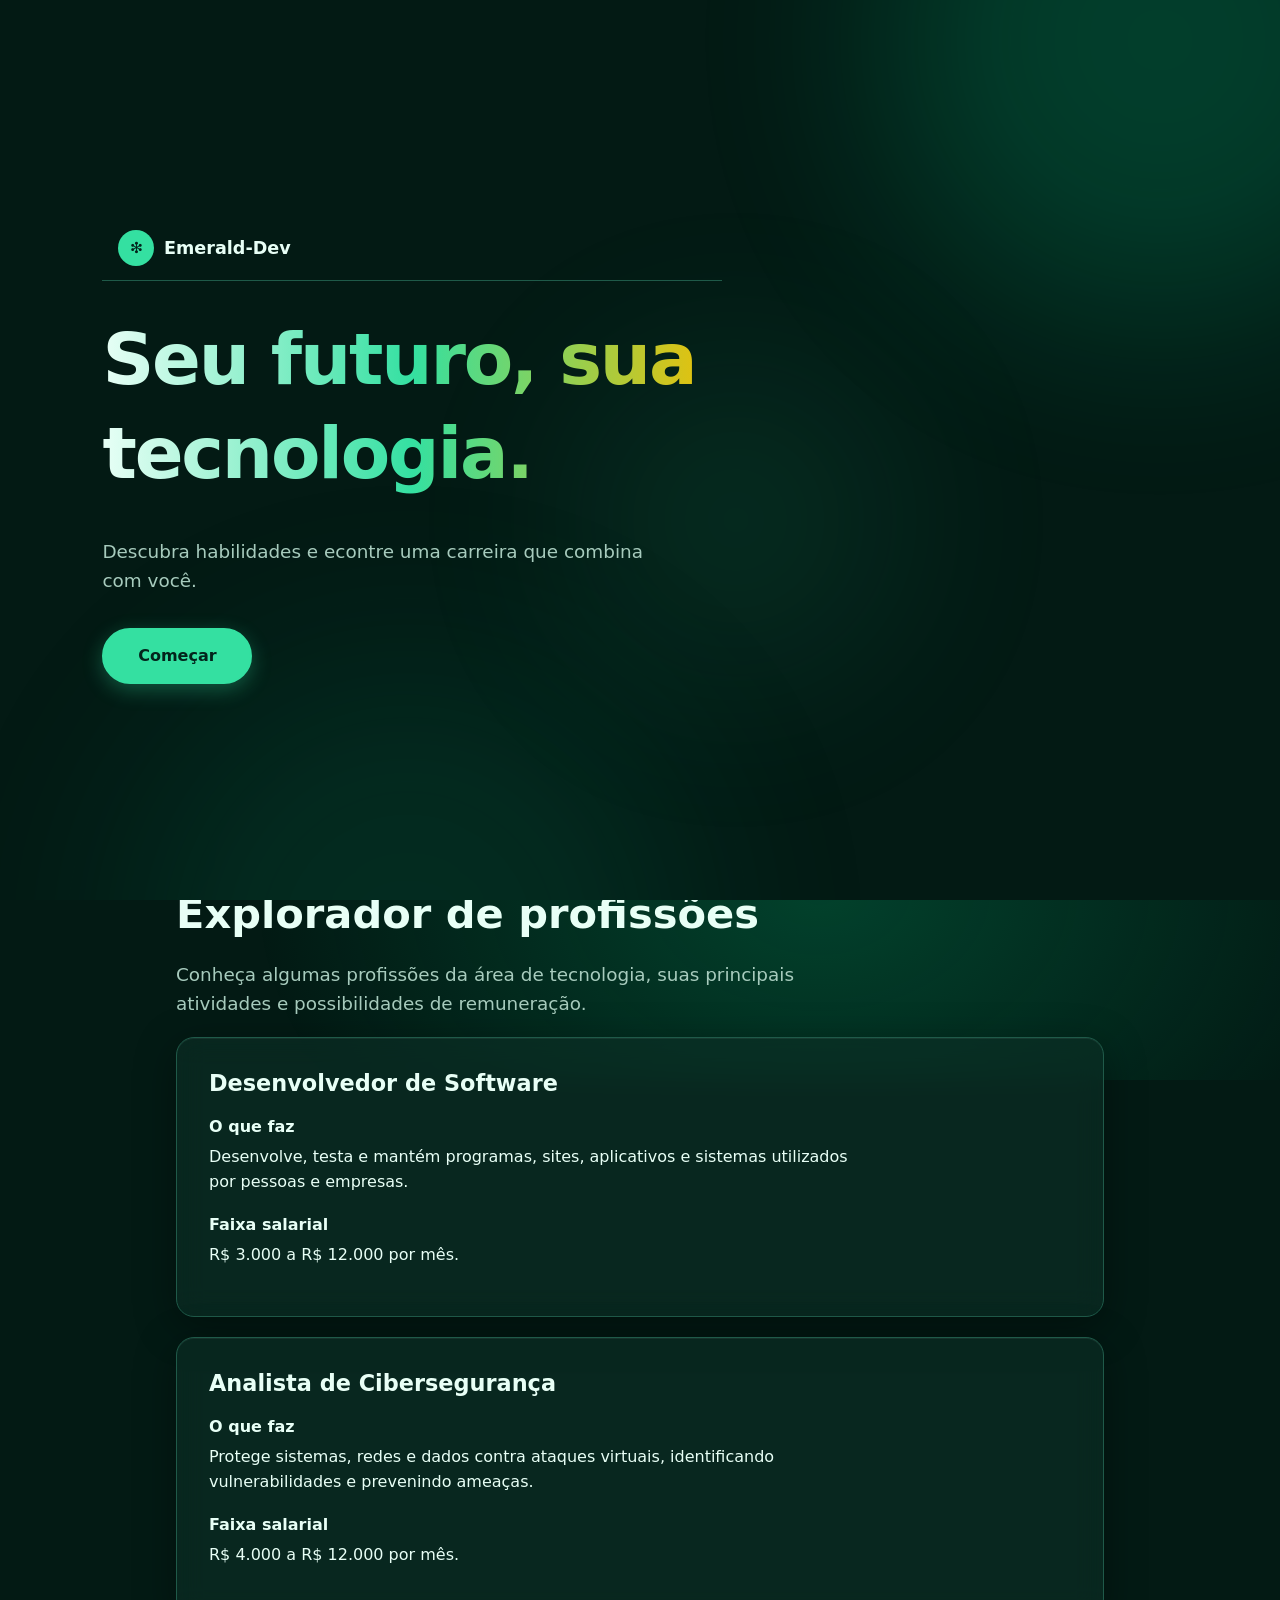
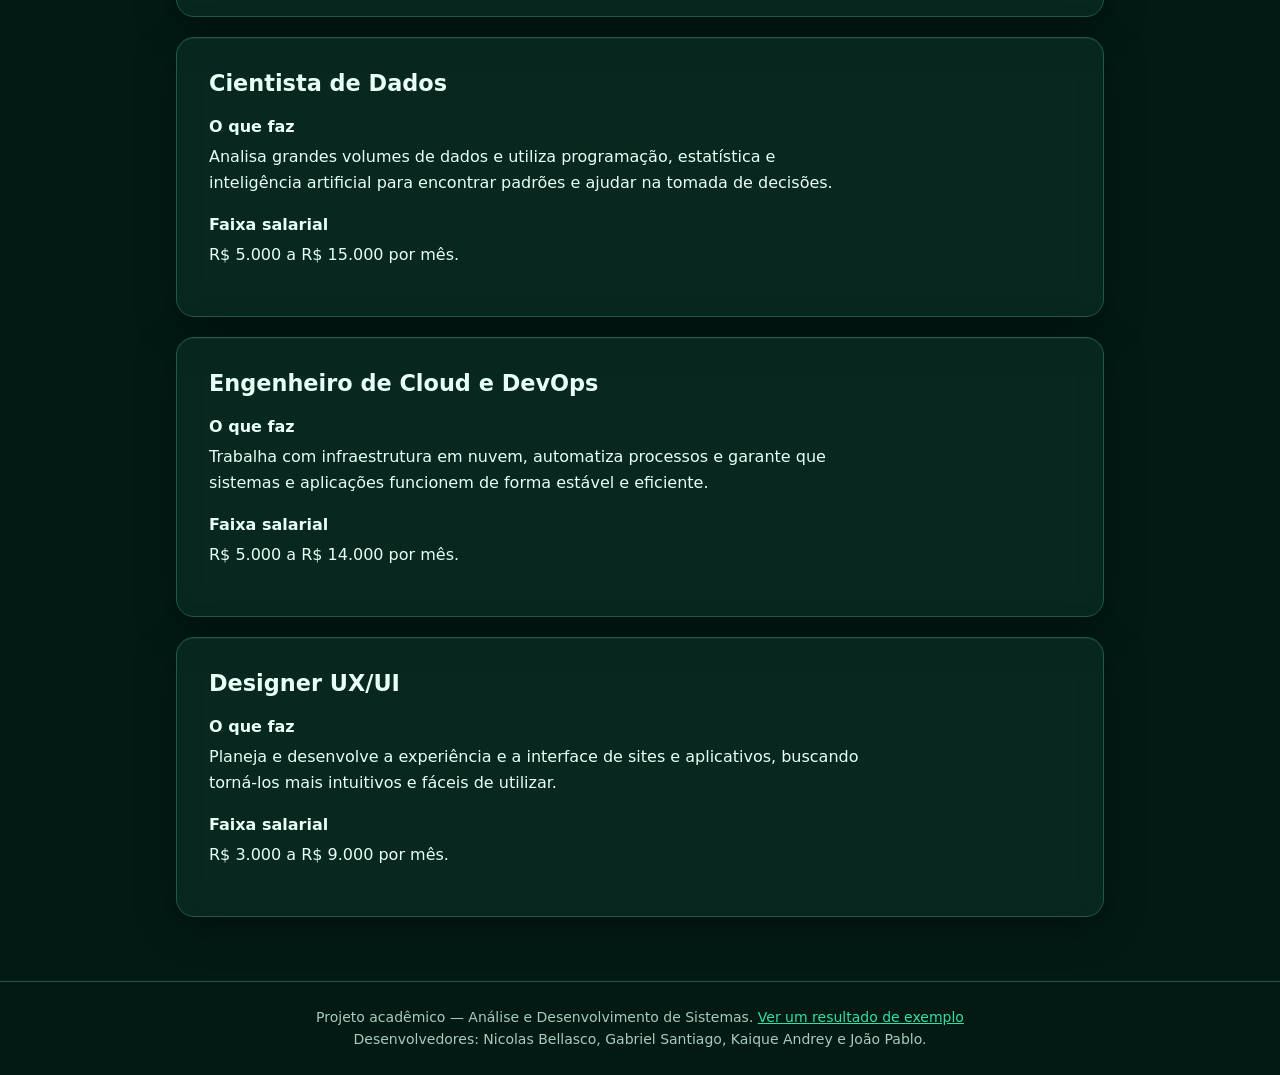
==== commit bc1fd31f: "Fix #24.1: Consertado style da class do nome da pagina inicial" ====
--- a/index.html
+++ b/index.html
@@ -23,8 +23,8 @@
     
     <div class="tela-boas-vindas__conteudo">
 
-      <header class="topo">
-    <div class="container topo__conteudo">
+      <header class="topo2">
+    <div class="container topo__conteudo2">
       <div>
         <a href="index.html" class="marca">
           <div class="marca__simbolo">❇️</div>
--- a/css/style.css
+++ b/css/style.css
@@ -807,3 +807,16 @@
     animation: none;
   }
 }
+
+/* ajustando a porcaria do negócio ai */
+
+.topo2 {
+  border-bottom: 1px solid var(--cor-borda);
+}
+
+.topo__conteudo2 {
+  display: flex;
+  align-items: center;
+  justify-content: space-between;
+  gap: 1rem;
+  padding-block: 0.9rem;
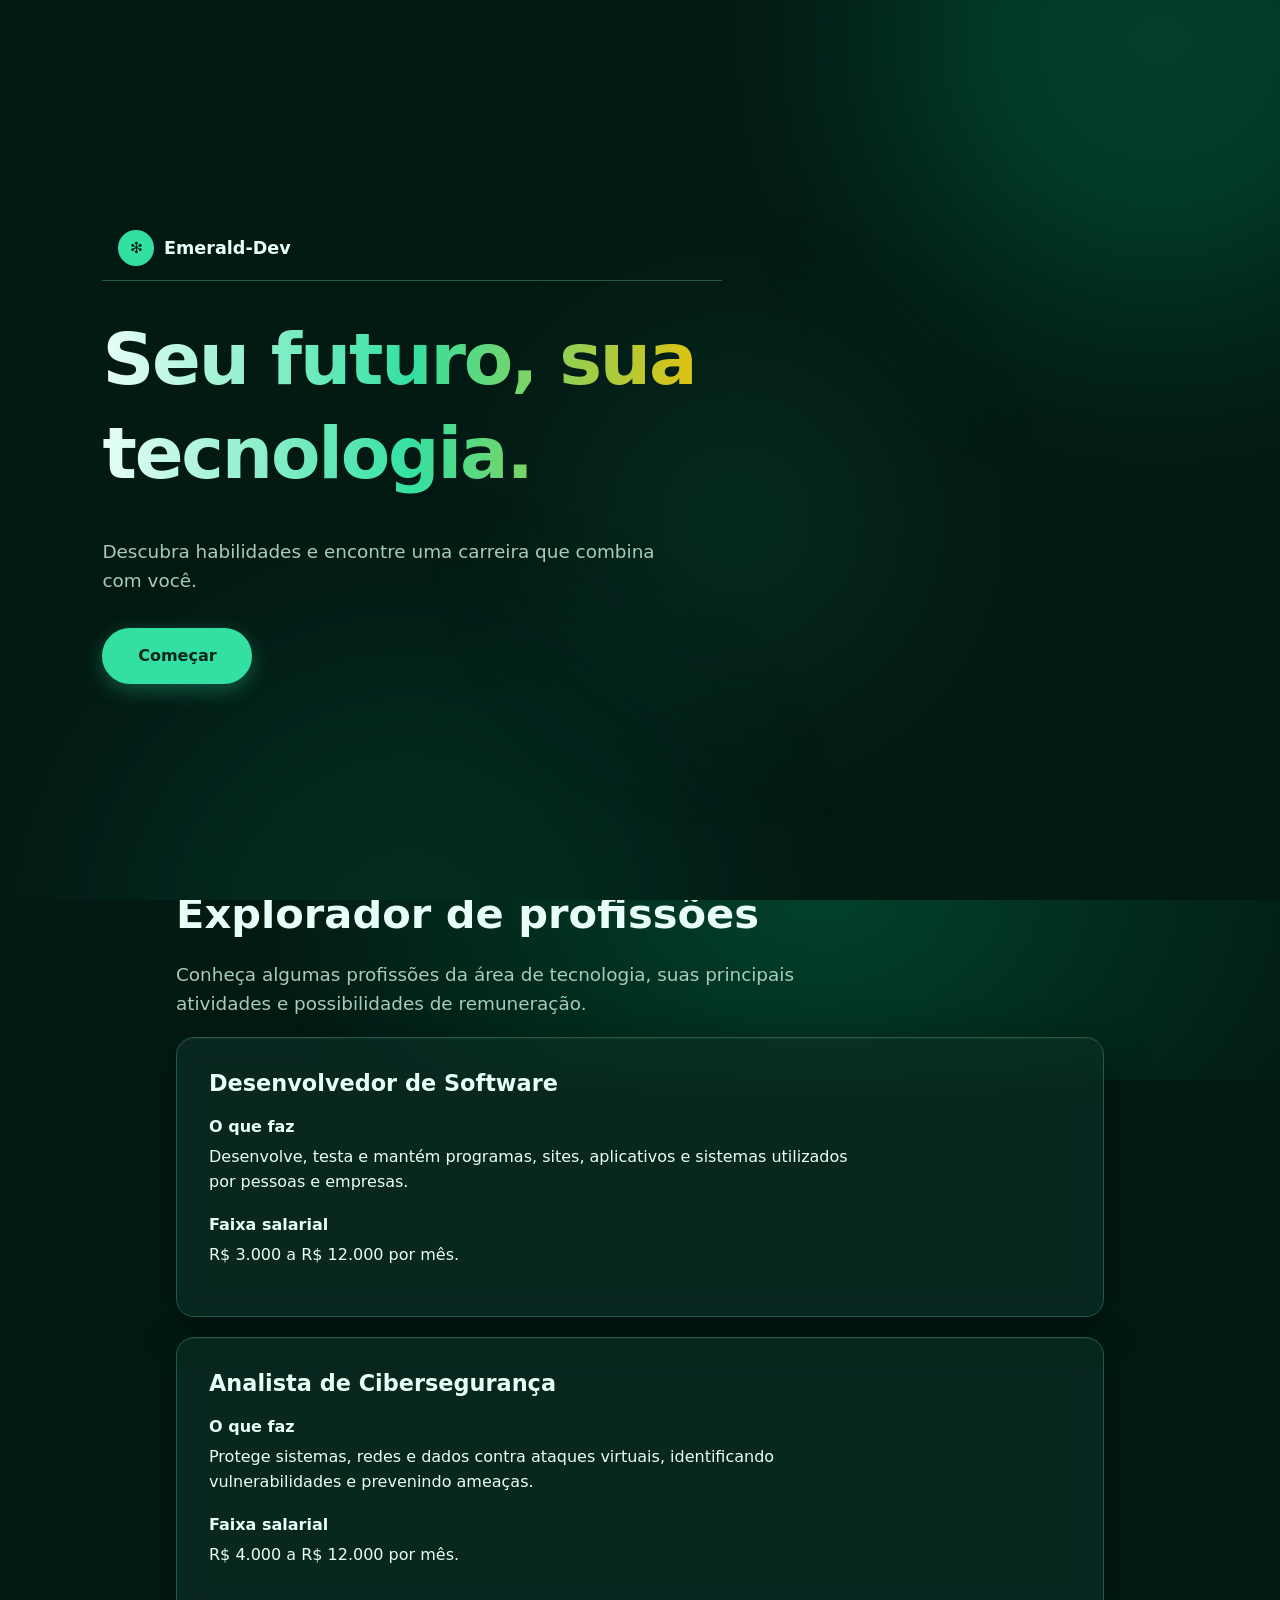
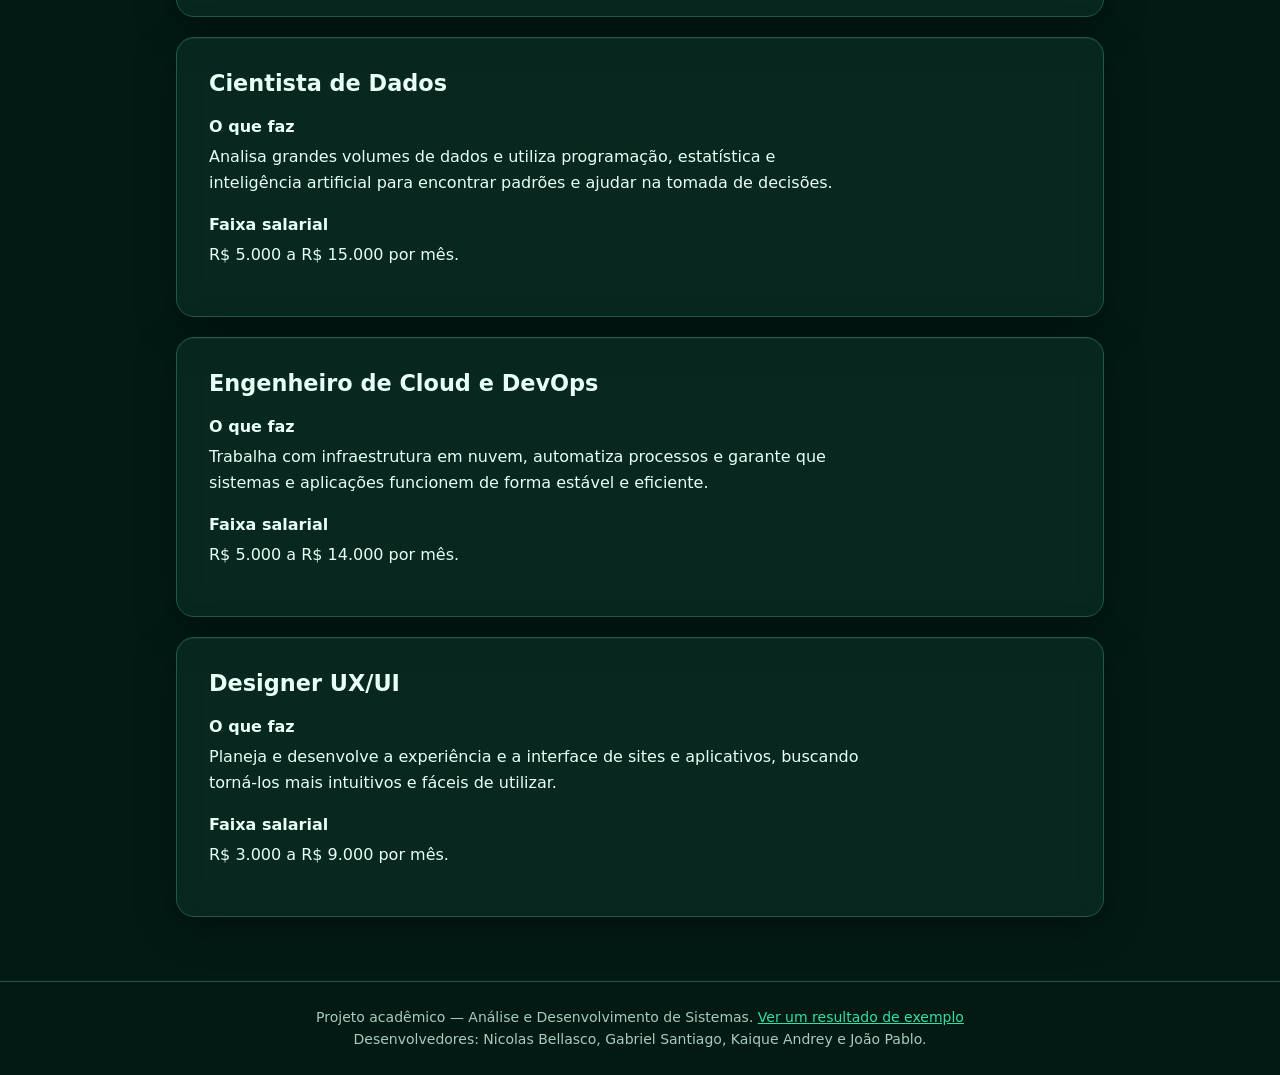
==== commit 50914db7: "Fix #25: Corrigido erro de ortografia" ====
--- a/index.html
+++ b/index.html
@@ -37,7 +37,7 @@
       <h1>Seu futuro, sua tecnologia.</h1>
 
       <p>
-        Descubra habilidades e econtre uma carreira
+        Descubra habilidades e encontre uma carreira
         que combina com você.
       </p>
 
